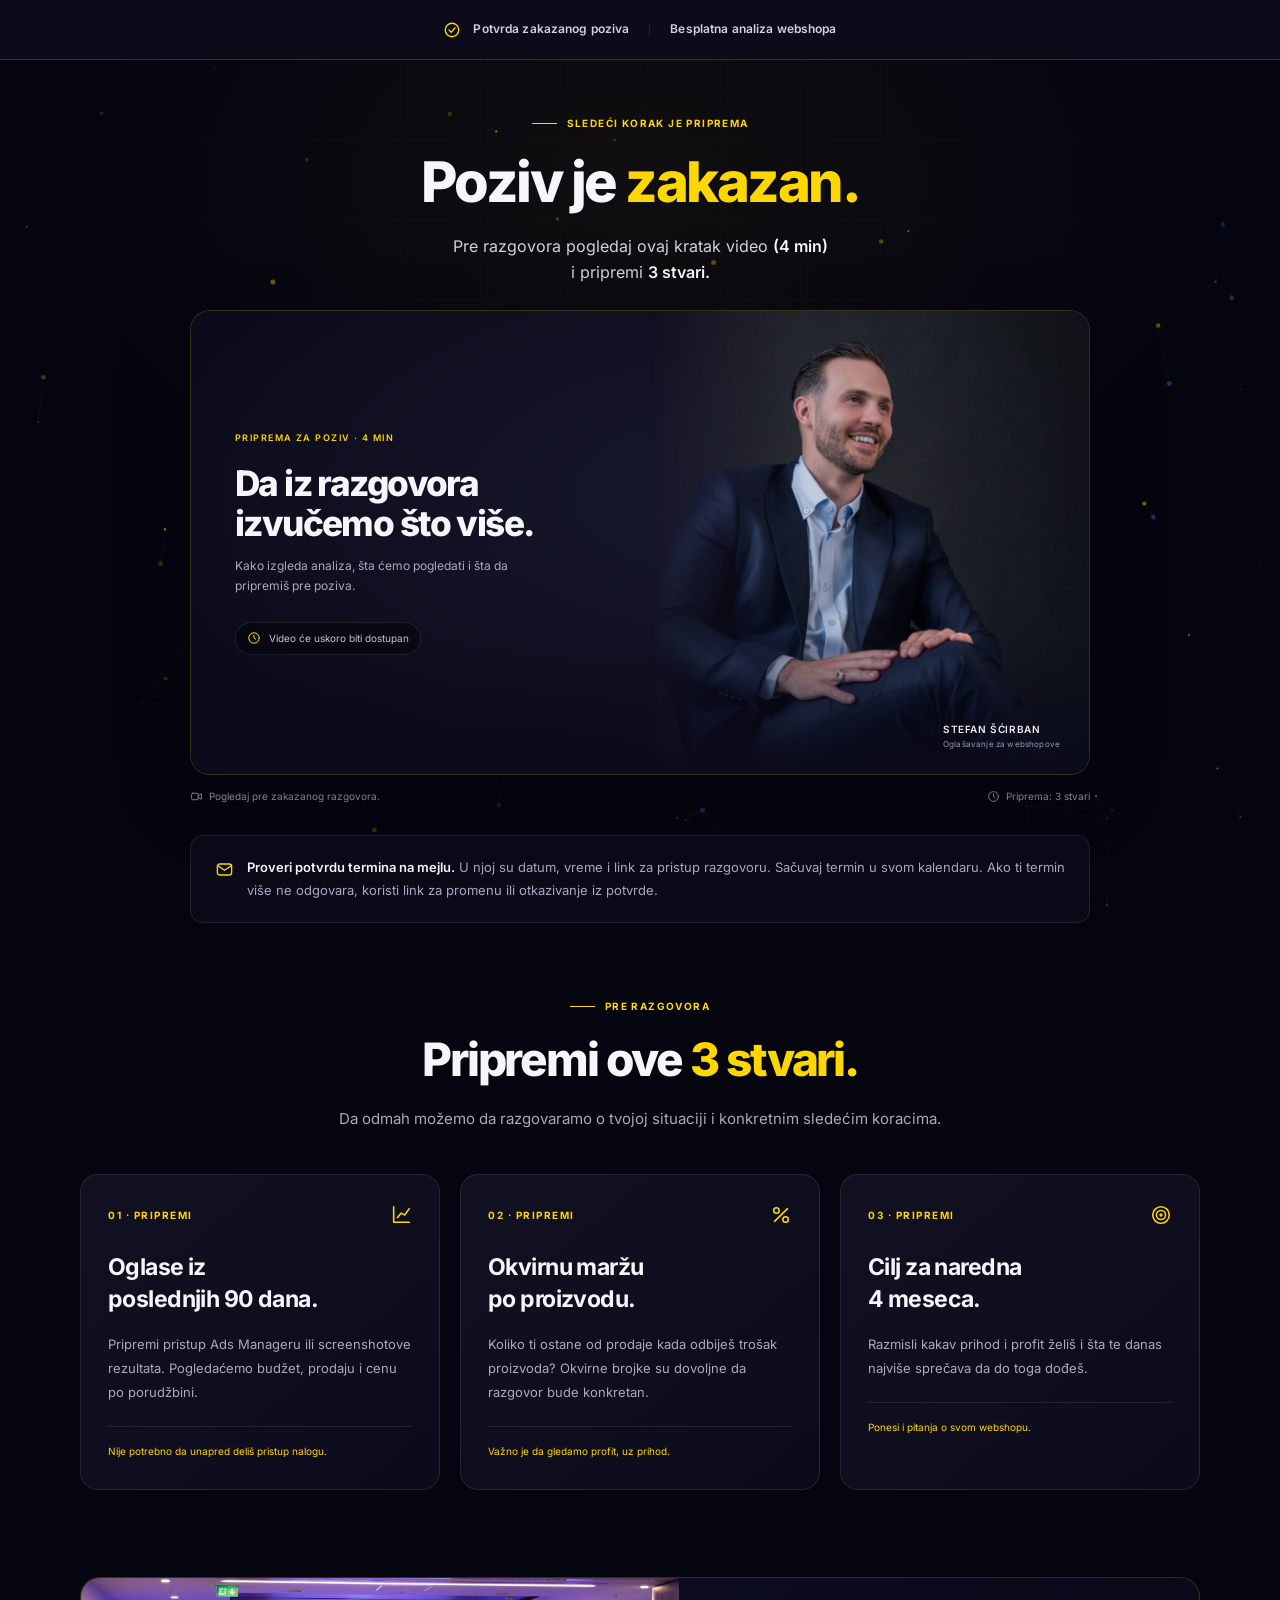
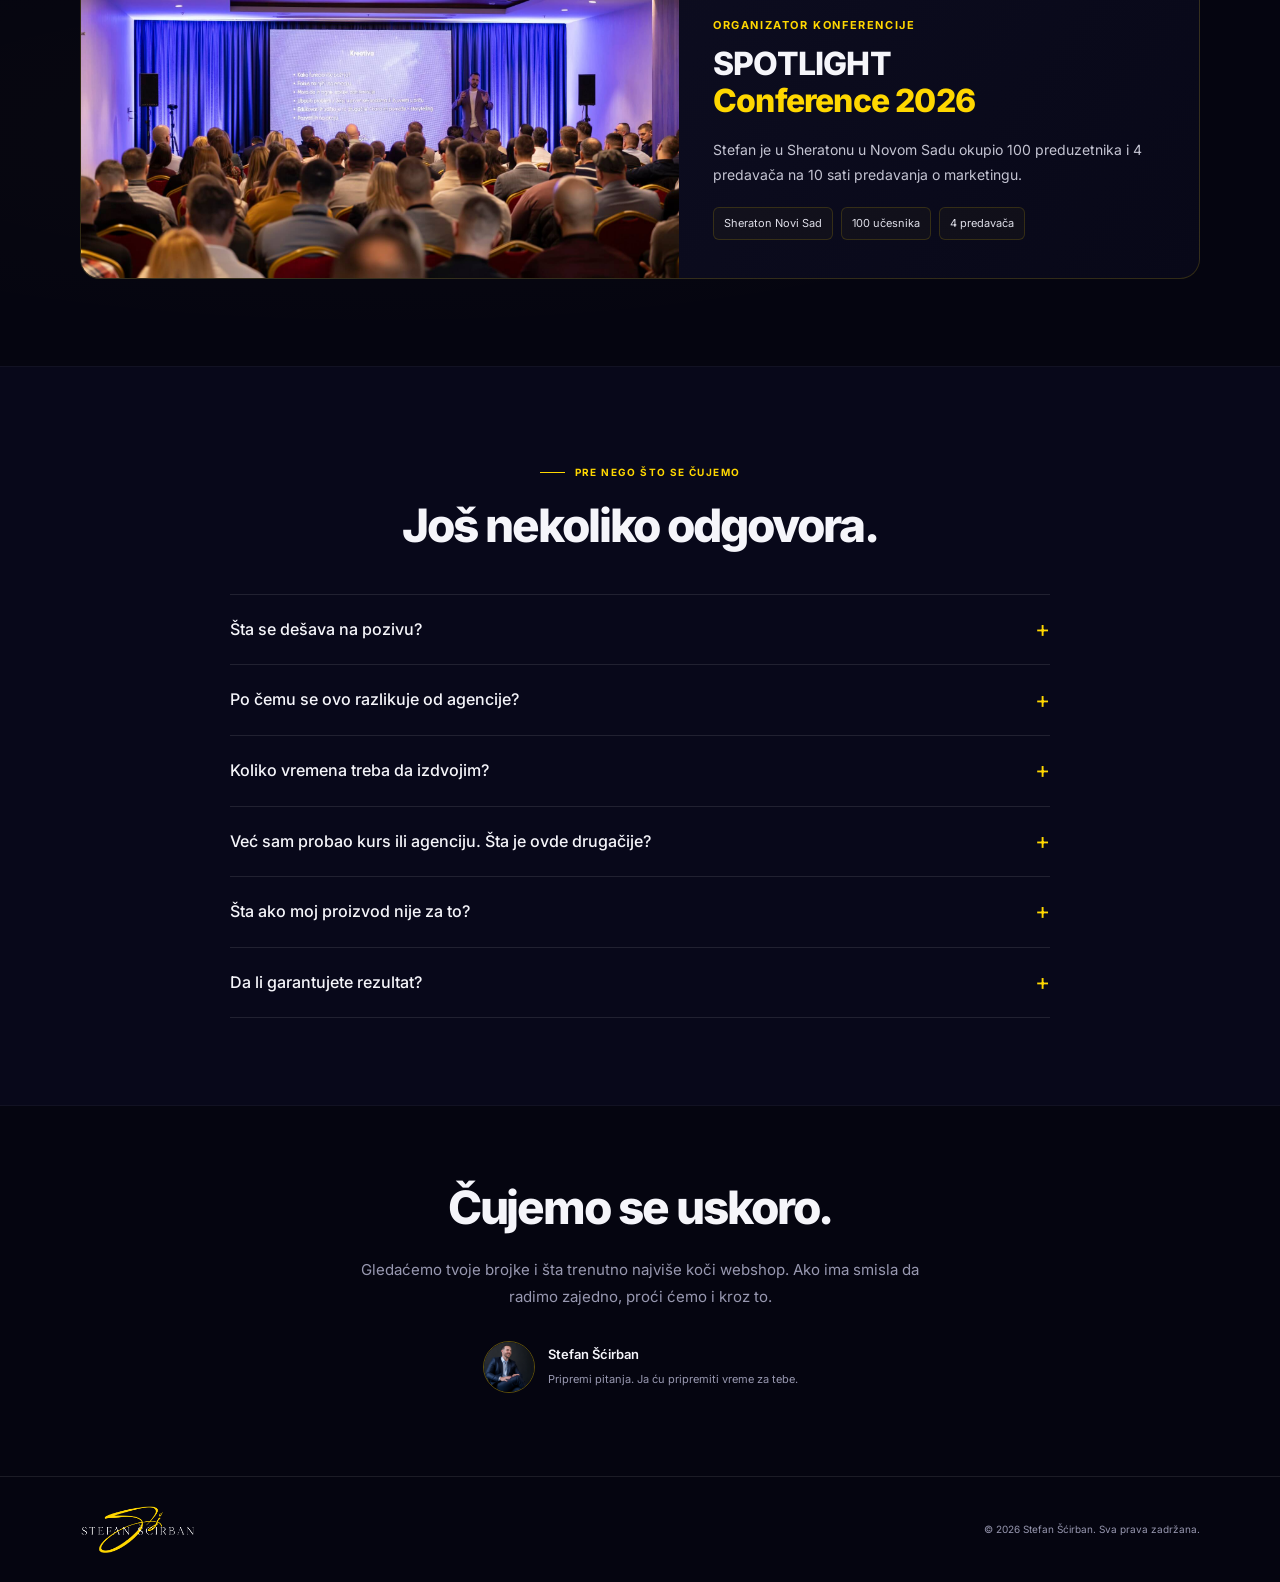
==== ccp/index.html @ c8a47fcd "Stefan Šćirban webinar funnel with AEvent registration Optin, thank-you, replay and call confirmatio" ====
<!doctype html><html lang="sr-Latn"><head><meta charset="UTF-8"><meta name="viewport" content="width=device-width,initial-scale=1"><meta name="theme-color" content="#050510"><meta name="robots" content="noindex,nofollow"><title>Poziv je zakazan | Stefan Šćirban</title><meta name="description" content="Pogledaj pripremni video i pripremi tri stvari za analizu svog webshopa."><link rel="icon" href="/assets/logo.png"><link rel="preload" href="/assets/inter-800.ttf" as="font" type="font/ttf" crossorigin><link rel="stylesheet" href="/funnel.css"><link rel="stylesheet" href="/brand-enhancements.css"><script src="/funnel-config.js" defer></script><script src="/funnel.js" defer></script><script src="/brand-enhancements.js" defer></script></head>
    <body class="funnel-page " data-page="ccp"><svg class="svg-definitions" xmlns="http://www.w3.org/2000/svg" aria-hidden="true"><defs>
<symbol id="i-arrow" viewBox="0 0 24 24"><path d="M4 12h15m-6-6 6 6-6 6"/></symbol>
<symbol id="i-check" viewBox="0 0 24 24"><path d="m5 12 4 4L19 6"/></symbol>
<symbol id="i-check-circle" viewBox="0 0 24 24"><circle cx="12" cy="12" r="9"/><path d="m8 12 3 3 5-6"/></symbol>
<symbol id="i-calendar" viewBox="0 0 24 24"><rect x="3" y="5" width="18" height="16" rx="3"/><path d="M7 3v4m10-4v4M3 11h18m-13 5h2m4 0h2"/></symbol>
<symbol id="i-mail" viewBox="0 0 24 24"><rect x="3" y="5" width="18" height="14" rx="3"/><path d="m3 7 9 6 9-6"/></symbol>
<symbol id="i-clock" viewBox="0 0 24 24"><circle cx="12" cy="12" r="9"/><path d="M12 7v5l3 2"/></symbol>
<symbol id="i-video" viewBox="0 0 24 24"><rect x="3" y="6" width="12" height="12" rx="2"/><path d="m15 10 6-3v10l-6-3"/></symbol>
<symbol id="i-play" viewBox="0 0 24 24"><path d="m7 4 13 8-13 8Z"/></symbol>
<symbol id="i-close" viewBox="0 0 24 24"><path d="m6 6 12 12M6 18 18 6"/></symbol>
<symbol id="i-expand" viewBox="0 0 24 24"><path d="M14 3h7v7m0-7-8 8M10 21H3v-7m0 7 8-8"/></symbol>
<symbol id="i-chart" viewBox="0 0 24 24"><path d="M4 3v17h17M8 15l4-5 4 2 5-7"/></symbol>
<symbol id="i-target" viewBox="0 0 24 24"><circle cx="12" cy="12" r="9"/><circle cx="12" cy="12" r="5"/><circle cx="12" cy="12" r="1"/></symbol>
<symbol id="i-margin" viewBox="0 0 24 24"><circle cx="7" cy="7" r="3"/><circle cx="17" cy="17" r="3"/><path d="m5 19 14-14"/></symbol>
<symbol id="i-info" viewBox="0 0 24 24"><circle cx="12" cy="12" r="9"/><path d="M12 11v6m0-10h.01"/></symbol>
</defs></svg><a class="skip-link" href="#main">Pređi na sadržaj</a><noscript><div class="no-js-note">Za video, upitnik i zakazivanje poziva uključi JavaScript u svom pregledaču.</div></noscript><header class="status-bar"><svg class="icon" aria-hidden="true"><use href="#i-check-circle"></use></svg><span>Potvrda zakazanog poziva</span><span class="bar-divider"></span><span class="status-secondary">Besplatna analiza webshopa</span></header>
<main id="main"><section class="page-hero ccp-hero"><div class="wrap center"><span class="eyebrow">SLEDEĆI KORAK JE PRIPREMA</span><h1 class="page-title">Poziv je <span class="gold" style="display:inline">zakazan.</span></h1><p class="page-intro">Pre razgovora pogledaj ovaj kratak video <strong>(4 min)</strong><br>i pripremi <strong>3 stvari.</strong></p>
  <div class="video-frame" data-main-video="callConfirmation" aria-label="Priprema za poziv">
      <div class="video-placeholder">
        <img src="/assets/stefan-portrait.webp" alt="Stefan Šćirban" width="2048" height="2560" fetchpriority="high">
        <div class="video-copy"><span class="video-overline">PRIPREMA ZA POZIV · 4 MIN</span><h2>Da iz razgovora<br>izvučemo što više.</h2><p>Kako izgleda analiza, šta ćemo pogledati i šta da pripremiš pre poziva.</p>
        <span class="video-unavailable"><svg class="icon" aria-hidden="true"><use href="#i-clock"></use></svg><span data-video-status>Video će uskoro biti dostupan</span></span></div>
        <div class="video-signature">STEFAN ŠĆIRBAN<span>Oglašavanje za webshopove</span></div>
      </div>
    </div>
  <div class="video-caption"><span><svg class="icon" aria-hidden="true"><use href="#i-video"></use></svg>Pogledaj pre zakazanog razgovora.</span><span><svg class="icon" aria-hidden="true"><use href="#i-clock"></use></svg>Priprema: 3 stvari</span></div>
  <div class="appointment-note"><svg class="icon" aria-hidden="true"><use href="#i-mail"></use></svg><p><strong>Proveri potvrdu termina na mejlu.</strong> U njoj su datum, vreme i link za pristup razgovoru. Sačuvaj termin u svom kalendaru. Ako ti termin više ne odgovara, koristi link za promenu ili otkazivanje iz potvrde.</p></div>
</div></section>
<section class="section prep-section"><div class="wrap"><div class="section-heading"><span class="eyebrow">PRE RAZGOVORA</span><h2>Pripremi ove <span class="gold">3 stvari.</span></h2><p>Da odmah možemo da razgovaramo o tvojoj situaciji i konkretnim sledećim koracima.</p></div><div class="prep-grid"><article class="prep-card"><div class="card-top"><span class="card-number">01 · PRIPREMI</span><svg class="icon" aria-hidden="true"><use href="#i-chart"></use></svg></div><h3>Oglase iz poslednjih 90 dana.</h3><p>Pripremi pristup Ads Manageru ili screenshotove rezultata. Pogledaćemo budžet, prodaju i cenu po porudžbini.</p><small>Nije potrebno da unapred deliš pristup nalogu.</small></article><article class="prep-card"><div class="card-top"><span class="card-number">02 · PRIPREMI</span><svg class="icon" aria-hidden="true"><use href="#i-margin"></use></svg></div><h3>Okvirnu maržu po proizvodu.</h3><p>Koliko ti ostane od prodaje kada odbiješ trošak proizvoda? Okvirne brojke su dovoljne da razgovor bude konkretan.</p><small>Važno je da gledamo profit, uz prihod.</small></article><article class="prep-card"><div class="card-top"><span class="card-number">03 · PRIPREMI</span><svg class="icon" aria-hidden="true"><use href="#i-target"></use></svg></div><h3>Cilj za naredna 4 meseca.</h3><p>Razmisli kakav prihod i profit želiš i šta te danas najviše sprečava da do toga dođeš.</p><small>Ponesi i pitanja o svom webshopu.</small></article></div></div></section>
<section class="section credibility-section ccp-credibility" aria-label="Stefan kao predavač i organizator"><div class="wrap"><article class="spotlight-proof"><figure><img src="/assets/credibility/stefan4.jpeg" alt="Stefan predaje na SPOTLIGHT konferenciji u Novom Sadu." width="1920" height="1080" loading="lazy" decoding="async"></figure><div class="spotlight-copy"><span class="evidence-kicker">ORGANIZATOR KONFERENCIJE</span><h3>SPOTLIGHT<br><span class="gold">Conference 2026</span></h3><p>Stefan je u Sheratonu u Novom Sadu okupio 100 preduzetnika i 4 predavača na 10 sati predavanja o marketingu.</p><div class="spotlight-facts"><span>Sheraton Novi Sad</span><span>100 učesnika</span><span>4 predavača</span></div></div></article></div></section><section class="section faq-section"><div class="wrap"><div class="section-heading"><span class="eyebrow">PRE NEGO ŠTO SE ČUJEMO</span><h2>Još nekoliko odgovora.</h2></div><div class="faq-list"><details><summary>Šta se dešava na pozivu?</summary><p>Gledamo tvoje brojke i tražimo gde webshop trenutno gubi najviše novca. Ako vidimo da mogu da ti pomognem, objasniću ti kako bi izgledala saradnja. Ako nema smisla za tvoju situaciju, reći ću ti.</p></details><details><summary>Po čemu se ovo razlikuje od agencije?</summary><p>Radimo na tome da ti i tvoj tim razumete sistem i znate šta menjate, kada i zašto. Sistem ostaje tvoj, a odluke donosite ti i tvoj tim.</p></details><details><summary>Koliko vremena treba da izdvojim?</summary><p>Za program je predviđen oko sat vremena nedeljno na sesiji, uz vreme za primenu dogovorenih koraka. Implementaciju može da radi osoba iz tvog tima — program uključuje dva mesta.</p></details><details><summary>Već sam probao kurs ili agenciju. Šta je ovde drugačije?</summary><p>Ovde svake nedelje radimo na tvom nalogu, sa tvojim brojkama. Gledamo šta se dešava u tvom webshopu i na osnovu toga određujemo sledeće korake.</p></details><details><summary>Šta ako moj proizvod nije za to?</summary><p>Upravo to proveravamo na analizi. Ako procenimo da ovaj pristup nije pravo rešenje za tvoj proizvod i trenutnu situaciju, reći ćemo ti.</p></details><details><summary>Da li garantujete rezultat?</summary><p>Ne obećavamo određeni prihod ili profit. Radimo na postavljanju sistema i pružamo podršku tokom primene; rezultat zavisi i od proizvoda, tržišta i toga kako se dogovoreni koraci sprovode.</p></details></div></div></section>
<section class="closing-section"><div class="wrap narrow"><h2>Čujemo se uskoro.</h2><p>Gledaćemo tvoje brojke i šta trenutno najviše koči webshop. Ako ima smisla da radimo zajedno, proći ćemo i kroz to.</p><div class="ccp-signoff"><img class="host-avatar" src="/assets/stefan-portrait.webp" alt="" width="52" height="52" loading="lazy"><div><strong>Stefan Šćirban</strong><span>Pripremi pitanja. Ja ću pripremiti vreme za tebe.</span></div></div></div></section></main><footer class="site-footer"><div class="wrap footer-inner"><img src="/assets/logo.png" alt="Stefan Šćirban" width="115" height="49" loading="lazy"><span>© 2026 Stefan Šćirban. Sva prava zadržana.</span><a data-privacy hidden>Privatnost podataka</a></div></footer><dialog class="media-dialog" id="testimonial-dialog" aria-labelledby="media-heading"><button class="dialog-close" type="button" data-close aria-label="Zatvori video"><svg class="icon" aria-hidden="true"><use href="#i-close"></use></svg></button><h2 class="media-title" id="media-heading">Iskustvo polaznika</h2><div class="media-content"></div></dialog>
    <dialog class="image-dialog" id="message-dialog" aria-label="Poruka polaznika u punoj veličini"><button class="dialog-close" type="button" data-close aria-label="Zatvori poruku"><svg class="icon" aria-hidden="true"><use href="#i-close"></use></svg></button><img src="/assets/testimonials/test-1.jpeg" alt=""><p>Originalna poruka sa Stefanove stranice.</p></dialog><dialog class="proof-lightbox" id="proof-lightbox" aria-label="Originalni prikaz u punoj veličini"><button class="proof-lightbox-close" type="button" data-proof-close aria-label="Zatvori uvećani prikaz">×</button><img alt=""><p></p></dialog></body></html>
---- funnel.css ----
@font-face{font-family:Inter;src:url('/assets/inter-400.ttf') format('truetype');font-weight:400;font-display:swap}
@font-face{font-family:Inter;src:url('/assets/inter-500.ttf') format('truetype');font-weight:500;font-display:swap}
@font-face{font-family:Inter;src:url('/assets/inter-600.ttf') format('truetype');font-weight:600;font-display:swap}
@font-face{font-family:Inter;src:url('/assets/inter-700.ttf') format('truetype');font-weight:700;font-display:swap}
@font-face{font-family:Inter;src:url('/assets/inter-800.ttf') format('truetype');font-weight:800;font-display:swap}
:root{--bg:#050510;--section:#08081a;--card:#0f0f24;--gold:#ffd700;--gold-light:#ffe44d;--white:#f5f5fa;--body:#d2d2db;--muted:#9898b0;--line:rgba(255,255,255,.09);--gold-line:rgba(255,215,0,.19);font-family:Inter,Arial,sans-serif;font-synthesis:none;color-scheme:dark}
*,*::before,*::after{box-sizing:border-box}html{scroll-behavior:smooth;scroll-padding-top:100px}body{margin:0;background:var(--bg);color:var(--body);font-size:16px;line-height:1.7;-webkit-font-smoothing:antialiased}body.modal-open{overflow:hidden}button,input,select,textarea{font:inherit}button,a{-webkit-tap-highlight-color:transparent;touch-action:manipulation}button{cursor:pointer}a{color:inherit;text-decoration:none}img{display:block;max-width:100%;height:auto}h1,h2,h3,p,figure{margin:0}h1,h2,h3{color:var(--white);text-wrap:balance}h1,h2{font-weight:800;letter-spacing:-.045em;line-height:1.13}h3{font-weight:700;letter-spacing:-.025em;line-height:1.4}h2{font-size:clamp(32px,3.8vw,46px)}strong{color:var(--white);font-weight:600}button:focus-visible,a:focus-visible,input:focus-visible,select:focus-visible,textarea:focus-visible,summary:focus-visible{outline:3px solid var(--gold);outline-offset:4px}::selection{background:var(--gold);color:var(--bg)}[hidden]{display:none!important}.svg-definitions{position:absolute;width:0;height:0;overflow:hidden}.icon{width:22px;height:22px;fill:none;stroke:currentColor;stroke-width:1.7;stroke-linecap:round;stroke-linejoin:round;flex:none}.wrap{width:min(1120px,calc(100% - 64px));margin-inline:auto}.narrow{max-width:860px}.center{text-align:center}.gold{color:var(--gold)}.muted{color:var(--muted)}.skip-link{position:fixed;top:10px;left:10px;z-index:100;padding:12px 20px;background:var(--gold);color:var(--bg);transform:translateY(-180%)}.skip-link:focus{transform:none}
.status-bar{min-height:60px;padding:14px 24px;display:flex;align-items:center;justify-content:center;gap:12px;border-bottom:1px solid var(--gold-line);background:#0b0b19;font-size:12px;font-weight:600;letter-spacing:.01em}.status-bar>.icon{color:var(--gold);width:18px;height:18px}.status-bar strong{color:var(--gold)}.bar-divider{height:14px;width:1px;background:var(--line);margin-inline:8px}.replay-status{position:sticky;z-index:10;top:0;flex-wrap:wrap;gap:12px 20px}.replay-time{font-variant-numeric:tabular-nums;color:var(--gold);word-spacing:3px}.page-hero{padding:45px 0 0;position:relative;isolation:isolate;background:radial-gradient(ellipse 58% 56% at 50% 14%,rgba(255,215,0,.045),transparent 80%)}.page-hero:before{content:"";position:absolute;z-index:-1;inset:0 0 30%;background-image:linear-gradient(rgba(255,255,255,.018) 1px,transparent 1px),linear-gradient(90deg,rgba(255,255,255,.018) 1px,transparent 1px);background-size:80px 80px;mask-image:radial-gradient(ellipse at 50% 0,#000,transparent 75%)}.page-title{font-size:clamp(38px,4.5vw,56px);max-width:1000px;margin:auto}.page-title>span{display:block}.page-intro{font-size:16px;line-height:1.6;margin:20px auto 25px;max-width:710px}.page-intro strong{font-weight:600}.eyebrow{display:inline-flex;align-items:center;gap:10px;color:var(--gold);font-size:10px;font-weight:700;letter-spacing:.14em;margin-bottom:19px}.eyebrow:before{content:"";width:25px;height:1px;background:var(--gold)}.steps-line{display:flex;align-items:center;justify-content:center;gap:14px;color:var(--muted);font-size:10px;margin-bottom:25px}.steps-line i{font-style:normal;width:19px;height:19px;display:inline-grid;place-items:center;border:1px solid var(--line);border-radius:50%;font-size:9px;margin-right:5px}.steps-line .done{color:var(--gold)}.steps-line .done i{border-color:var(--gold-line);background:rgba(255,215,0,.07)}.steps-line b{width:35px;height:1px;background:var(--line)}
.button{display:inline-flex;align-items:center;justify-content:center;gap:20px;min-height:56px;padding:17px 29px;border:1px solid transparent;border-radius:999px;background:linear-gradient(125deg,#ffd700,#f0c000);color:#101014;font-weight:800;font-size:15px;line-height:1.35;text-align:center;box-shadow:0 3px 0 rgba(93,71,0,.7);transition:transform .2s,box-shadow .2s}.button:hover{transform:translateY(-2px);box-shadow:0 5px 0 rgba(93,71,0,.6),0 8px 32px rgba(255,215,0,.1)}.button:active{transform:translateY(1px)}.button:disabled{opacity:.6;cursor:wait;transform:none}.button .icon{width:20px;height:20px;stroke-width:2}.button-secondary{background:transparent;color:var(--white);border:1px solid rgba(255,255,255,.18);box-shadow:none}.button-secondary:hover{box-shadow:none;border-color:var(--gold)}.text-link{display:inline-flex;align-items:center;gap:8px;color:var(--gold);font-size:13px;font-weight:600;text-decoration:underline;text-underline-offset:4px;background:none;border:0;padding:10px 0}.text-link .icon{width:16px;height:16px}.action-note{font-size:11px;color:var(--muted);margin-top:13px}.hero-action{margin-top:24px}.hero-action>.button{min-width:280px}
.video-frame{max-width:900px;margin:0 auto;border:1px solid rgba(255,215,0,.18);border-radius:20px;overflow:hidden;background:#0b0b1b;box-shadow:0 24px 70px rgba(0,0,0,.32);position:relative;aspect-ratio:16/8.25;text-align:left}.video-placeholder{position:absolute;inset:0;display:flex;align-items:center;padding:36px 44px;overflow:hidden;background:radial-gradient(ellipse at 60% 40%,#18182c,transparent 80%),#0b0b1b}.video-placeholder>img{position:absolute;right:0;bottom:-27%;height:145%;width:49%;object-fit:cover;object-position:50% 15%;opacity:.85;mask-image:linear-gradient(90deg,transparent,#000 35%)}.video-placeholder:after{content:"";position:absolute;inset:70% 0 0;background:linear-gradient(transparent,#0b0b1b)}.video-copy{z-index:1;max-width:58%;position:relative}.video-overline{display:block;font-size:9px;font-weight:600;letter-spacing:.16em;color:var(--gold);margin-bottom:19px}.video-copy h2{font-size:clamp(24px,2.75vw,36px);max-width:430px}.video-copy>p{margin-top:12px;font-size:12px;line-height:1.7;color:#aaaabd;max-width:290px}.video-unavailable{display:inline-flex;align-items:center;gap:8px;margin-top:25px;font-size:10px;color:#c4c4d2;border:1px solid var(--line);padding:7px 11px;border-radius:100px;background:rgba(5,5,16,.6)}.video-unavailable .icon{width:14px;height:14px;color:var(--gold)}.video-signature{position:absolute;z-index:2;right:29px;bottom:22px;font-size:10px;letter-spacing:.06em;font-weight:600;color:#eee}.video-signature span{display:block;font-size:8px;color:var(--muted);font-weight:400;letter-spacing:.02em}.video-frame iframe,.video-frame>video{border:0;position:absolute;inset:0;width:100%;height:100%;background:#000}.video-frame.has-video{aspect-ratio:16/9}.video-caption{max-width:900px;margin:13px auto 0;display:flex;align-items:center;justify-content:space-between;gap:15px;color:var(--muted);font-size:10px}.video-caption span{display:flex;align-items:center;gap:6px}.video-caption .icon{width:13px;height:13px}.caption-link{color:var(--gold);text-decoration:underline;text-underline-offset:3px}.media-error{position:absolute;inset:0;padding:25px;display:grid;place-content:center;text-align:center;background:#0b0b1b}.media-error p{font-size:14px;margin-bottom:10px}.media-error a{color:var(--gold);text-decoration:underline}
.next-steps{padding:59px 0 88px}.two-cards{display:grid;grid-template-columns:1fr 1fr;gap:20px}.step-card{padding:28px 30px;border:1px solid var(--line);border-radius:18px;background:linear-gradient(135deg,#101022,#0b0b19);position:relative}.card-top{display:flex;justify-content:space-between;align-items:center;margin-bottom:18px}.card-number{font-size:10px;font-weight:700;color:var(--gold);letter-spacing:.15em}.card-top .icon{color:var(--gold)}.step-card h3{font-size:21px;margin-bottom:12px}.step-card p{font-size:13px;line-height:1.8;color:#a9a9bf}.event-date{display:flex;flex-wrap:wrap;align-items:baseline;gap:10px;margin:16px 0 19px;line-height:1.2}.event-date strong{font-size:25px;letter-spacing:-.04em}.event-date span{font-size:11px;color:var(--muted)}.calendar-links{display:flex;gap:8px;flex-wrap:wrap;margin-top:21px}.calendar-links a{border:1px solid rgba(255,255,255,.15);border-radius:8px;padding:9px 13px;font-size:11px;color:var(--white);font-weight:500}.calendar-links a:hover{border-color:var(--gold);color:var(--gold)}.mail-note{font-size:11px;margin-top:20px;border-top:1px solid var(--line);padding-top:16px;color:var(--muted)}.calendar-status{font-size:11px;color:var(--gold);margin-top:12px;min-height:0}
.section{padding:87px 0}.section-heading{max-width:800px;margin:0 auto 42px;text-align:center}.section-heading>p{max-width:650px;margin:19px auto 0;font-size:15px;line-height:1.8;color:#a9a9bd}.booking-section{border-block:1px solid rgba(255,255,255,.055);background:var(--section);position:relative}.booking-grid{display:grid;grid-template-columns:1.05fr 1fr;gap:59px;align-items:center}.booking-copy h2{max-width:510px}.booking-copy>p{font-size:15px;line-height:1.8;margin-top:23px;color:#b3b3c7;max-width:510px}.analysis-list{list-style:none;margin:27px 0 0;padding:0;display:grid;gap:17px}.analysis-list li{display:flex;gap:12px;font-size:13px;line-height:1.75;align-items:flex-start}.analysis-list .icon{width:18px;height:18px;margin-top:3px;color:var(--gold)}.analysis-list strong{font-weight:600}.booking-card{border:1px solid var(--gold-line);border-radius:22px;background:radial-gradient(ellipse at 90% 0,rgba(255,215,0,.07),transparent 60%),#101021;padding:33px 35px}.host-row{display:flex;align-items:center;gap:13px;margin-bottom:28px}.host-avatar{width:52px;height:52px;border-radius:50%;object-fit:cover;object-position:50% 8%;border:1px solid rgba(255,215,0,.35)}.host-row strong{font-size:14px;display:block}.host-row span{font-size:10px;color:var(--muted);display:block}.booking-card h3{font-size:27px;max-width:360px;letter-spacing:-.04em}.booking-meta{display:flex;gap:22px;margin:17px 0 23px;font-size:11px;color:#b9b9ca}.booking-meta span{display:flex;align-items:center;gap:7px}.booking-meta .icon{width:15px;height:15px;color:var(--gold)}.fit-note{padding:18px 0;border-top:1px solid var(--line);border-bottom:1px solid var(--line);font-size:12px;line-height:1.8;color:#a6a6bd}.fit-note strong{color:var(--white)}.booking-card .button{width:100%;margin-top:25px;gap:14px}.booking-card .action-note{text-align:center;font-size:10px}.booking-path{display:flex;justify-content:center;align-items:center;gap:7px;margin-top:22px;font-size:9px;color:var(--muted)}.booking-path .icon{width:11px;height:11px;color:#64647b}
.proof-section{background:radial-gradient(ellipse at 50% 35%,rgba(34,34,68,.16),transparent 65%)}.proof-grid{display:grid;grid-template-columns:1.05fr 1fr;gap:23px;align-items:start}.testimonial-videos{display:grid;grid-template-columns:1fr 1fr;gap:15px}.testimonial-video{background:#101020;border:1px solid var(--line);border-radius:17px;overflow:hidden}.testimonial-trigger{display:block;width:100%;border:0;padding:0;position:relative;overflow:hidden;background:#131321;aspect-ratio:3/4.1;text-align:left}.testimonial-trigger img{height:100%;width:100%;object-fit:cover;transition:transform .5s}.testimonial-trigger:hover img{transform:scale(1.035)}.testimonial-trigger:after{content:"";position:absolute;inset:45% 0 0;background:linear-gradient(transparent,rgba(0,0,0,.75))}.play-circle{position:absolute;z-index:1;left:50%;top:50%;transform:translate(-50%,-50%);width:58px;height:58px;border-radius:50%;display:grid;place-items:center;background:var(--gold);box-shadow:0 0 0 7px rgba(255,215,0,.16);color:#111}.play-circle .icon{width:22px;height:22px;fill:currentColor;stroke:none;margin-left:3px}.watch-label{position:absolute;bottom:18px;left:18px;z-index:1;font-size:10px;font-weight:600;color:#fff;display:flex;align-items:center;gap:7px}.watch-label .icon{width:14px;height:14px}.testimonial-video figcaption{padding:17px 19px;line-height:1.5}.testimonial-video figcaption strong{font-size:15px;display:block}.testimonial-video figcaption span{font-size:10px;color:var(--muted)}.message-wall{display:grid;gap:13px}.message-proof{border:1px solid var(--line);border-radius:14px;background:#090911;padding:10px;overflow:hidden}.message-proof button{display:block;padding:0;border:0;width:100%;background:#000;text-align:left;border-radius:7px;overflow:hidden}.message-proof img{width:100%}.message-proof figcaption{display:flex;justify-content:space-between;align-items:center;padding:8px 3px 0;color:var(--muted);font-size:9px}.message-proof figcaption .icon{height:12px;width:12px}.proof-disclaimer{font-size:11px;max-width:680px;text-align:center;color:var(--muted);margin:25px auto 0}.proof-cta{text-align:center;margin-top:34px}
.faq-section{background:var(--section);border-block:1px solid rgba(255,255,255,.04)}.faq-list{max-width:820px;margin:auto}.faq-list details{border-bottom:1px solid rgba(255,255,255,.1);padding:22px 0}.faq-list details:first-child{border-top:1px solid rgba(255,255,255,.1)}.faq-list summary{list-style:none;cursor:pointer;display:flex;justify-content:space-between;align-items:center;gap:24px;font-size:16px;line-height:1.6;color:var(--white);font-weight:500}.faq-list summary::-webkit-details-marker{display:none}.faq-list summary:after{content:"+";font-weight:400;font-size:23px;color:var(--gold);line-height:1;flex:none}.faq-list details[open] summary:after{content:"−"}.faq-list details p{font-size:14px;line-height:1.85;color:#a9a9bd;max-width:730px;padding-top:13px}.closing-section{padding:76px 0 83px;text-align:center}.closing-section h2{max-width:730px;margin:auto}.closing-section>div>p{font-size:15px;line-height:1.8;color:var(--muted);max-width:610px;margin:22px auto 28px}.closing-section .action-note{font-size:11px}.site-footer{border-top:1px solid var(--line)}.footer-inner{display:flex;justify-content:space-between;align-items:center;gap:22px;padding-block:28px}.footer-inner img{width:115px}.footer-inner span,.footer-inner a{font-size:10px;color:var(--muted)}.footer-inner a{text-decoration:underline}.funnel-sticky{display:none}
.prep-section{padding-top:65px}.prep-grid{display:grid;grid-template-columns:repeat(3,1fr);gap:20px}.prep-card{border:1px solid var(--line);border-radius:18px;padding:29px 27px;background:linear-gradient(140deg,#111122,#0b0b1b)}.prep-card .card-top{margin-bottom:25px}.prep-card h3{font-size:23px;max-width:270px}.prep-card>p{font-size:13px;line-height:1.85;margin-top:16px;color:#aaaabd}.prep-card small{display:block;font-size:10px;margin-top:22px;padding-top:16px;border-top:1px solid var(--line);color:var(--gold)}.appointment-note{max-width:900px;margin:30px auto 0;padding:20px 24px;border:1px solid var(--line);border-radius:13px;display:flex;align-items:flex-start;gap:13px;background:#0a0a19;text-align:left}.appointment-note>.icon{margin-top:4px;color:var(--gold);width:19px;height:19px}.appointment-note p{font-size:13px;color:#a9a9bd;line-height:1.8}.ccp-signoff{display:flex;justify-content:center;gap:13px;align-items:center;margin-top:31px}.ccp-signoff>div{text-align:left;line-height:1.6}.ccp-signoff strong{font-size:13px;display:block}.ccp-signoff span{font-size:11px;color:var(--muted)}.replay-hero .page-title{font-size:clamp(33px,3.6vw,47px);max-width:1020px}.replay-hero .page-intro{margin-top:16px;margin-bottom:23px;font-size:14px}.replay-hero{padding-top:34px;padding-bottom:65px}.replay-hero .eyebrow{margin-bottom:13px}.replay-hero .video-frame{max-width:860px}.replay-hero .video-caption{max-width:860px}.replay-expiry{margin-top:14px;font-size:11px;color:var(--muted)}.replay-expiry strong{color:var(--gold)}
dialog{color:var(--body);border:1px solid rgba(255,215,0,.2);border-radius:22px;background:#0d0d20;padding:0;max-width:calc(100% - 28px);max-height:calc(100dvh - 28px);box-shadow:0 30px 100px rgba(0,0,0,.6)}dialog::backdrop{background:rgba(2,2,9,.85);backdrop-filter:blur(8px)}.dialog-close{position:absolute;z-index:5;top:15px;right:15px;display:grid;place-items:center;width:34px;height:34px;border:1px solid rgba(255,255,255,.16);border-radius:50%;color:var(--muted);background:#111123}.dialog-close:hover{color:var(--white);border-color:var(--gold)}.dialog-close .icon{width:17px;height:17px}.qualification-dialog{width:650px}.qual-shell{padding:37px 36px 30px}.qual-eyebrow{font-size:9px;font-weight:700;letter-spacing:.12em;color:var(--gold);padding-right:30px}.qual-progress{height:3px;background:#232337;border-radius:3px;margin:15px 0 24px;overflow:hidden}.qual-progress span{display:block;width:33.333%;height:100%;background:var(--gold);transition:width .2s}.qual-shell h2{font-size:30px;letter-spacing:-.04em;max-width:480px;line-height:1.2}.qual-intro{font-size:12px;color:var(--muted);line-height:1.8;margin:13px 0 23px}.qual-step{margin:0;padding:0;border:0;min-width:0}.qual-step>legend{font-size:14px;font-weight:600;color:var(--white);margin-bottom:15px}.field{display:block;font-size:12px;font-weight:500;color:#dedee8;margin-top:17px}.field:first-child{margin-top:0}.field>span{display:block;margin-bottom:8px}.field input,.field select,.field textarea{width:100%;border:1px solid rgba(255,255,255,.16);border-radius:9px;background:#080815;color:var(--white);padding:13px 14px;font-size:14px;line-height:1.5;min-height:48px}.field textarea{resize:vertical;min-height:84px}.field small{display:block;font-size:10px;font-weight:400;color:var(--muted);margin-top:6px}.radio-group{border:0;padding:0;margin:20px 0}.radio-group>legend{font-size:12px;color:#dedee8;font-weight:600;line-height:1.8;margin-bottom:11px}.choice{display:flex;align-items:center;gap:11px;border:1px solid rgba(255,255,255,.12);border-radius:9px;padding:11px 13px;font-size:12px;color:#c2c2d2;margin:8px 0;cursor:pointer;line-height:1.6}.choice:has(input:checked){border-color:var(--gold);background:rgba(255,215,0,.04);color:var(--white)}.choice input{appearance:auto;accent-color:var(--gold);width:16px;height:16px;margin:0;flex:none}.form-actions{display:flex;align-items:center;gap:12px;margin-top:25px}.form-actions .button{flex:1;font-size:13px;min-height:50px;padding:13px 20px}.back-button{background:none;border:0;padding:10px;color:var(--muted);font-size:12px}.form-note{font-size:10px;line-height:1.8;color:var(--muted);margin-top:17px}.form-error{font-size:12px;color:#ffb4a8;line-height:1.7;margin-top:12px}.qual-result{padding-top:10px;text-align:center}.result-icon{display:grid;place-items:center;width:61px;height:61px;border:1px solid var(--gold-line);background:rgba(255,215,0,.04);border-radius:50%;margin:0 auto 23px;color:var(--gold)}.qual-result h2{margin:auto;max-width:450px}.qual-result p{font-size:13px;color:#b5b5c7;line-height:1.9;margin:18px auto 22px;max-width:455px}.qual-result .button{width:100%;font-size:13px}.qual-result small{display:block;font-size:10px;color:var(--muted);line-height:1.8;margin-top:18px}.calendar-panel{padding-top:8px}.calendar-panel h2{font-size:27px}.calendar-panel>p{font-size:12px;color:var(--muted);margin:12px 0 20px}.calendar-embed{min-width:280px;height:700px;background:#fff;border-radius:13px;overflow:hidden}.calendar-panel .text-link{font-size:11px}.calendar-note{font-size:11px;color:var(--muted)}.media-dialog{width:900px;background:#080813}.media-dialog .media-title{padding:22px 64px 20px 25px;font-size:15px;color:#e8e8f2}.media-dialog .media-content{aspect-ratio:16/10;background:#000;position:relative}.media-dialog iframe{border:0;position:absolute;inset:0;width:100%;height:100%}.image-dialog{width:960px;padding:53px 15px 17px}.image-dialog img{max-height:calc(100dvh - 120px);object-fit:contain;width:100%}.image-dialog p{font-size:11px;text-align:center;margin-top:12px;color:var(--muted)}.no-js-note{display:block;text-align:center;padding:16px;background:#242010;color:#fff;font-size:13px}
@media(min-width:801px) and (max-height:800px){.page-hero{padding-top:29px}.page-title{font-size:49px}.page-intro{margin-block:15px 20px}.steps-line{margin-bottom:17px}.video-frame{max-width:800px}.video-caption{max-width:800px}.replay-hero .video-frame{max-width:760px}.replay-hero .video-caption{max-width:760px}.replay-hero .page-title{font-size:41px}.replay-hero .hero-action{margin-top:18px}.replay-hero .page-intro{margin-bottom:17px}.replay-hero .button{min-height:52px;padding-block:14px}}
@media(max-width:1000px){.booking-grid{gap:35px}.booking-card{padding:29px}.proof-grid{gap:20px;grid-template-columns:1fr 1fr}.testimonial-videos{gap:12px}.prep-card{padding:25px 21px}.video-placeholder{padding:30px 35px}}
@media(max-width:800px){html{scroll-padding-top:80px;scroll-padding-bottom:115px}body.has-sticky{padding-bottom:calc(90px + env(safe-area-inset-bottom))}.wrap{width:calc(100% - 38px)}.status-bar{padding:12px 18px;min-height:52px;font-size:10px;gap:9px}.status-bar>.icon{height:16px;width:16px}.bar-divider{margin-inline:3px}.status-secondary{font-size:9px}.page-hero{padding-top:31px}.page-title{font-size:clamp(32px,7.5vw,47px);line-height:1.16}.page-intro{font-size:13px;margin:16px auto 22px;max-width:550px}.steps-line{gap:8px;font-size:8px;margin-bottom:22px}.steps-line i{font-size:8px;width:17px;height:17px;margin-right:3px}.steps-line b{width:17px}.video-frame{border-radius:15px}.video-placeholder{padding:24px 26px}.video-overline{font-size:7px;margin-bottom:12px}.video-copy h2{font-size:clamp(20px,4.8vw,32px)}.video-copy>p{font-size:10px;margin-top:9px}.video-unavailable{font-size:8px;margin-top:18px;padding:6px 8px;gap:6px}.video-unavailable .icon{width:11px;height:11px}.video-signature{font-size:8px;right:19px;bottom:15px}.video-signature span{font-size:7px}.video-caption{font-size:8px;gap:8px;margin-top:11px}.video-caption .icon{width:11px;height:11px}.next-steps{padding:36px 0 60px}.step-card{padding:25px}.two-cards{gap:15px}.step-card h3{font-size:19px}.step-card p{font-size:12px}.event-date strong{font-size:22px}.event-date span{font-size:9px}.calendar-links{gap:6px}.calendar-links a{font-size:10px;padding:8px 10px}.section{padding:64px 0}.section-heading{margin-bottom:31px}.section-heading>p{font-size:13px;line-height:1.85;margin-top:16px}.eyebrow{font-size:8px;margin-bottom:17px}h2{font-size:34px;line-height:1.18}.booking-grid{grid-template-columns:1fr;gap:30px;max-width:600px}.booking-copy{text-align:center}.booking-copy h2,.booking-copy>p{margin-inline:auto}.booking-copy>p{font-size:13px;margin-top:19px}.analysis-list{text-align:left;max-width:500px;margin-inline:auto;gap:15px;margin-top:23px}.analysis-list li{font-size:12px}.booking-card{padding:29px}.host-row{margin-bottom:22px}.booking-card h3{font-size:27px}.booking-meta{margin-block:15px 20px}.proof-grid{grid-template-columns:1fr;max-width:600px;margin:auto;gap:22px}.testimonial-videos{gap:15px}.testimonial-trigger{aspect-ratio:3/3.7}.message-wall{grid-template-columns:1fr;gap:13px}.message-proof{padding:10px}.proof-disclaimer{font-size:10px;margin-top:21px}.proof-cta{margin-top:26px}.faq-list summary{font-size:14px;gap:20px}.faq-list details{padding:19px 0}.faq-list details p{font-size:12px}.closing-section{padding:61px 0}.closing-section>div>p{font-size:13px}.footer-inner{padding:25px 0;gap:20px}.footer-inner img{width:100px}.footer-inner span,.footer-inner a{font-size:8px}.funnel-sticky{display:flex;position:fixed;z-index:15;bottom:0;inset-inline:0;gap:7px;flex-direction:column;padding:10px 19px calc(12px + env(safe-area-inset-bottom));background:rgba(5,5,16,.97);border-top:1px solid var(--gold-line);backdrop-filter:blur(16px);box-shadow:0 -8px 35px rgba(0,0,0,.25)}.funnel-sticky .button{width:min(100%,600px);align-self:center;min-height:48px;font-size:13px;padding:12px 23px;justify-content:space-between;box-shadow:none}.sticky-caption{display:flex;justify-content:center;gap:10px;font-size:9px;color:var(--muted);line-height:1.4}.sticky-caption strong{color:var(--gold);font-variant-numeric:tabular-nums}body.modal-open .funnel-sticky{visibility:hidden}.prep-section{padding-top:47px}.prep-grid{grid-template-columns:1fr;gap:15px;max-width:600px;margin:auto}.prep-card{padding:27px}.prep-card .card-top{margin-bottom:19px}.prep-card h3{font-size:24px;max-width:390px}.prep-card>p{font-size:13px;margin-top:13px}.prep-card small{margin-top:18px}.appointment-note{margin-top:23px;padding:18px;gap:10px}.appointment-note p{font-size:11px}.replay-hero{padding-bottom:49px}.replay-hero .page-title{font-size:clamp(31px,6.5vw,43px)}.replay-hero .page-intro{font-size:12px}.replay-status{gap:5px 10px;font-size:10px}.replay-status .bar-divider{display:none}.replay-time{font-size:10px}.qual-shell{padding:33px 26px 25px}.qual-shell h2{font-size:28px}.qual-intro{font-size:12px}.field input,.field select,.field textarea{font-size:16px}.calendar-embed{min-width:0}.media-dialog .media-content{aspect-ratio:3/4;max-height:75dvh}.media-dialog .media-title{font-size:13px;padding-left:20px}.image-dialog{padding-inline:8px}.image-dialog p{font-size:9px}.hero-action .button{min-width:0;width:100%;max-width:440px}.action-note{font-size:10px}}
@media(max-width:540px){.status-bar:not(.replay-status){flex-wrap:wrap;gap:7px}.status-secondary{font-size:9px}.page-title{font-size:34px}.two-cards{grid-template-columns:1fr}.video-frame{aspect-ratio:1.54}.video-placeholder{padding:22px}.video-placeholder>img{width:56%;bottom:-9%;height:120%;right:-3%}.video-copy{max-width:62%}.video-copy h2{font-size:23px;line-height:1.17}.video-copy>p{font-size:9px;max-width:155px;line-height:1.6}.video-overline{font-size:6px;letter-spacing:.12em;margin-bottom:13px}.video-unavailable{font-size:7px;margin-top:17px;max-width:190px;line-height:1.5}.video-signature{right:14px;bottom:14px;font-size:7px}.video-signature span{font-size:6px}.video-caption{align-items:flex-start;line-height:1.6}.video-caption>span:first-child{max-width:65%}.step-card{padding:26px}.card-top{margin-bottom:16px}.event-date{margin:17px 0}.event-date strong{font-size:25px}.event-date span{font-size:10px}.calendar-links a{font-size:11px;padding:9px 13px}.step-card p{font-size:13px}.step-card h3{font-size:23px}.section-heading h2,.booking-copy h2{font-size:32px}.booking-card{padding:27px 24px}.booking-card h3{font-size:26px}.booking-card .button{font-size:13px;padding-inline:17px;gap:10px}.testimonial-videos{gap:11px}.testimonial-video{border-radius:13px}.testimonial-video figcaption{padding:13px 14px}.testimonial-video figcaption strong{font-size:13px}.testimonial-video figcaption span{font-size:8px}.play-circle{width:45px;height:45px;box-shadow:0 0 0 5px rgba(255,215,0,.16)}.play-circle .icon{width:18px;height:18px}.watch-label{left:12px;bottom:13px;font-size:8px;gap:5px}.watch-label .icon{width:11px;height:11px}.footer-inner{flex-wrap:wrap;justify-content:center;gap:13px}.footer-inner>span{text-align:center;flex-basis:100%}.qual-shell{padding:34px 22px 25px}.qual-shell h2{font-size:26px}.qual-eyebrow{font-size:8px}.form-actions{gap:8px}.form-actions .button{font-size:12px;padding-inline:15px;gap:10px}.radio-group>legend,.field{font-size:11px}.choice{font-size:11px;padding:11px}.replay-hero .page-title{font-size:32px}.replay-status{padding-block:10px}.replay-status>span:first-of-type{flex-basis:calc(100% - 36px)}.replay-status .replay-time{font-size:10px}.ccp-hero .page-title{font-size:36px}.qual-result p{font-size:12px}}
@media(max-width:360px){.wrap{width:calc(100% - 30px)}.page-title{font-size:29px}.page-intro{font-size:12px}.video-copy h2{font-size:20px}.video-placeholder{padding:18px}.video-copy>p{font-size:8px}.video-unavailable{font-size:6px;gap:4px;padding:5px 7px}.video-signature{font-size:6px;right:12px}.status-secondary{font-size:8px}.status-bar{padding-inline:12px}.booking-card{padding:25px 20px}.booking-card h3{font-size:24px}.booking-card .button{font-size:12px}.booking-meta{gap:14px}.booking-path{font-size:8px;gap:5px}.watch-label{font-size:7px}.testimonial-video figcaption span{font-size:7px}.form-actions .button{font-size:11px;padding-inline:12px}.qual-shell{padding-inline:18px}.qual-shell h2{font-size:24px}.replay-hero .page-title{font-size:28px}.steps-line{font-size:7px;gap:5px}.steps-line b{width:10px}}
.video-placeholder>img{height:132%;bottom:-32%}
@media(min-width:801px){.proof-grid{grid-template-columns:2fr 1fr;align-items:start}}
@media(min-width:801px) and (max-height:800px){.replay-hero .video-frame,.replay-hero .video-caption{max-width:min(760px,calc((100svh - 400px)*1.7778))}}
@media(max-width:540px){.video-placeholder>img{height:115%;bottom:-15%}}
@media(prefers-reduced-motion:reduce){html{scroll-behavior:auto}*,*::before,*::after{animation-duration:.01ms!important;transition:none!important}}
---- brand-enhancements.css ----
.hero .brand-particles,.page-hero .brand-particles{position:absolute;inset:0;width:100%;height:100%;z-index:0;pointer-events:none}
.hero>.hero-content,.page-hero>.wrap{position:relative;z-index:1}.page-hero{overflow:hidden}
.credibility-block{margin-top:60px}.credibility-section .credibility-block{margin-top:0}
.evidence-heading{display:flex;align-items:flex-end;justify-content:space-between;gap:24px;margin-bottom:26px}
.evidence-kicker{display:block;color:#ffd700;font-size:11px;font-weight:700;letter-spacing:1.6px;margin-bottom:12px}
.evidence-heading h2,.evidence-heading h3{font-size:clamp(25px,3vw,36px);line-height:1.2;letter-spacing:-1px;color:#f5f5fa;margin:0 0 10px;font-weight:800}
.evidence-heading p{font-size:14px;color:#a7a7bc;margin:0;max-width:630px}
.evidence-controls{display:flex;gap:9px;flex-shrink:0}
.evidence-arrow{display:grid;place-items:center;width:44px;height:44px;padding:0;border-radius:50%;border:1px solid #ffd70040;background:#ffd70008;color:#ffd700;cursor:pointer;font-size:22px;line-height:1;transition:background .2s,border-color .2s}
.evidence-arrow:hover{background:#ffd70019;border-color:#ffd70090}.evidence-arrow:disabled{opacity:.28;cursor:default}
.evidence-arrow:focus-visible,.evidence-open:focus-visible,.brand-message button:focus-visible,.proof-lightbox button:focus-visible{outline:3px solid #ffd700;outline-offset:4px}
.evidence-track{display:flex;gap:20px;overflow-x:auto;overscroll-behavior-x:contain;scroll-snap-type:x mandatory;scroll-padding-inline:1px;scrollbar-width:thin;scrollbar-color:#ffd70055 #0f0f24;padding:4px 1px 18px}
.evidence-card{margin:0;flex:0 0 calc((100% - 40px)/3);min-width:0;scroll-snap-align:start;background:#0b0b1e;border:1px solid #ffd70029;border-radius:15px;overflow:hidden}
.evidence-open{display:block;width:100%;padding:0;background:#0c1830;border:0;cursor:zoom-in}
.evidence-open img{display:block;width:100%;height:auto;aspect-ratio:3/4;object-fit:contain}
.evidence-card figcaption{display:flex;justify-content:space-between;align-items:center;gap:12px;padding:14px 16px;color:#a7a7bc;font-size:11px}
.evidence-card figcaption strong{color:#f5f5fa;font-weight:600}.evidence-card figcaption span:last-child{color:#ffd700;font-size:18px}
.evidence-note{font-size:11px!important;color:#9494ab!important;line-height:1.7;margin:12px 0 0!important}
.spotlight-proof{display:grid;grid-template-columns:1.15fr 1fr;overflow:hidden;border:1px solid #ffd70029;border-radius:20px;background:linear-gradient(125deg,#101025,#080818);margin-top:48px}
.spotlight-proof figure{margin:0;min-height:300px;position:relative}.spotlight-proof figure img{position:absolute;inset:0;width:100%;height:100%;object-fit:cover;object-position:60% center}
.spotlight-copy{padding:37px 34px;align-self:center}.spotlight-copy h2,.spotlight-copy h3{font-size:clamp(24px,2.6vw,32px);line-height:1.15;letter-spacing:-.8px;color:#f5f5fa;font-weight:800;margin:0 0 17px}
.spotlight-copy p{font-size:14px;line-height:1.8;margin:0 0 20px;color:#c4c4d2}.spotlight-facts{display:flex;flex-wrap:wrap;gap:8px}.spotlight-facts span{border:1px solid #ffd70026;background:#ffd70008;border-radius:6px;color:#dedee8;font-size:11px;padding:6px 10px}
.brand-messages{margin-top:58px}.brand-message-grid{columns:3;column-gap:18px}.brand-message{margin:0 0 18px;break-inside:avoid;display:inline-block;width:100%;overflow:hidden;background:#101022;border:1px solid #ffffff14;border-radius:14px}
.brand-message button{display:block;width:100%;padding:0;border:0;background:#080810;cursor:zoom-in}.brand-message img{display:block;width:100%;height:auto}.brand-message figcaption{font-size:10px;color:#a7a7bc;padding:10px 13px;display:flex;justify-content:space-between;gap:10px}.brand-message figcaption span:last-child{color:#ffd700}
.proof-lightbox{width:min(1000px,calc(100% - 28px));max-width:1000px;max-height:calc(100dvh - 28px);border:1px solid #ffd70040;border-radius:18px;padding:54px 16px 14px;background:#090914;color:#f5f5fa;box-shadow:0 24px 100px #000a;overflow:auto}
.proof-lightbox::backdrop{background:#02020beb;backdrop-filter:blur(9px)}.proof-lightbox img{display:block;max-height:calc(100dvh - 140px);max-width:100%;width:auto;height:auto;object-fit:contain;margin:auto}.proof-lightbox p{margin:14px 0 0;font-size:12px;text-align:center;color:#b5b5c9}
.proof-lightbox-close{position:absolute;top:10px;right:12px;border:1px solid #ffffff25;border-radius:50%;width:34px;height:34px;background:#17172b;color:#f5f5fa;font-size:24px;line-height:1;cursor:pointer;display:grid;place-items:center}body.proof-open{overflow:hidden}
.extra-messages{display:grid;grid-template-columns:repeat(3,minmax(0,1fr));align-items:start;gap:18px;margin-top:20px}
.credibility-section{background:radial-gradient(ellipse at 30% 40%,#ffd70004,transparent 65%)}.ccp-credibility{padding-top:0}.ccp-credibility .spotlight-proof{margin-top:0}
@media(max-width:800px){.evidence-card{flex-basis:calc((100% - 20px)/2)}.spotlight-proof{grid-template-columns:1fr}.spotlight-proof figure{min-height:0;aspect-ratio:16/9}.spotlight-copy{padding:30px}.brand-message-grid{columns:2}.extra-messages{grid-template-columns:1fr;max-width:600px;margin:18px auto 0}}
@media(max-width:540px){.credibility-block,.brand-messages{margin-top:40px}.evidence-heading{gap:15px;align-items:center;margin-bottom:20px}.evidence-heading h2,.evidence-heading h3{font-size:25px;letter-spacing:-.7px}.evidence-heading p{font-size:12px}.evidence-kicker{font-size:9px;letter-spacing:1.1px}.evidence-controls{gap:6px}.evidence-arrow{width:33px;height:33px;font-size:18px}.evidence-track{gap:14px}.evidence-card{flex-basis:88%}.evidence-card figcaption{font-size:10px;padding:12px 14px}.evidence-note{font-size:10px!important}.spotlight-proof{margin-top:32px;border-radius:16px}.spotlight-copy{padding:26px 23px}.spotlight-copy p{font-size:13px}.spotlight-facts span{font-size:10px}.brand-message-grid{columns:1}.proof-lightbox{padding-inline:8px}.proof-lightbox p{font-size:10px}}
@media(prefers-reduced-motion:reduce){.evidence-arrow{transition:none}.evidence-track{scroll-behavior:auto}}
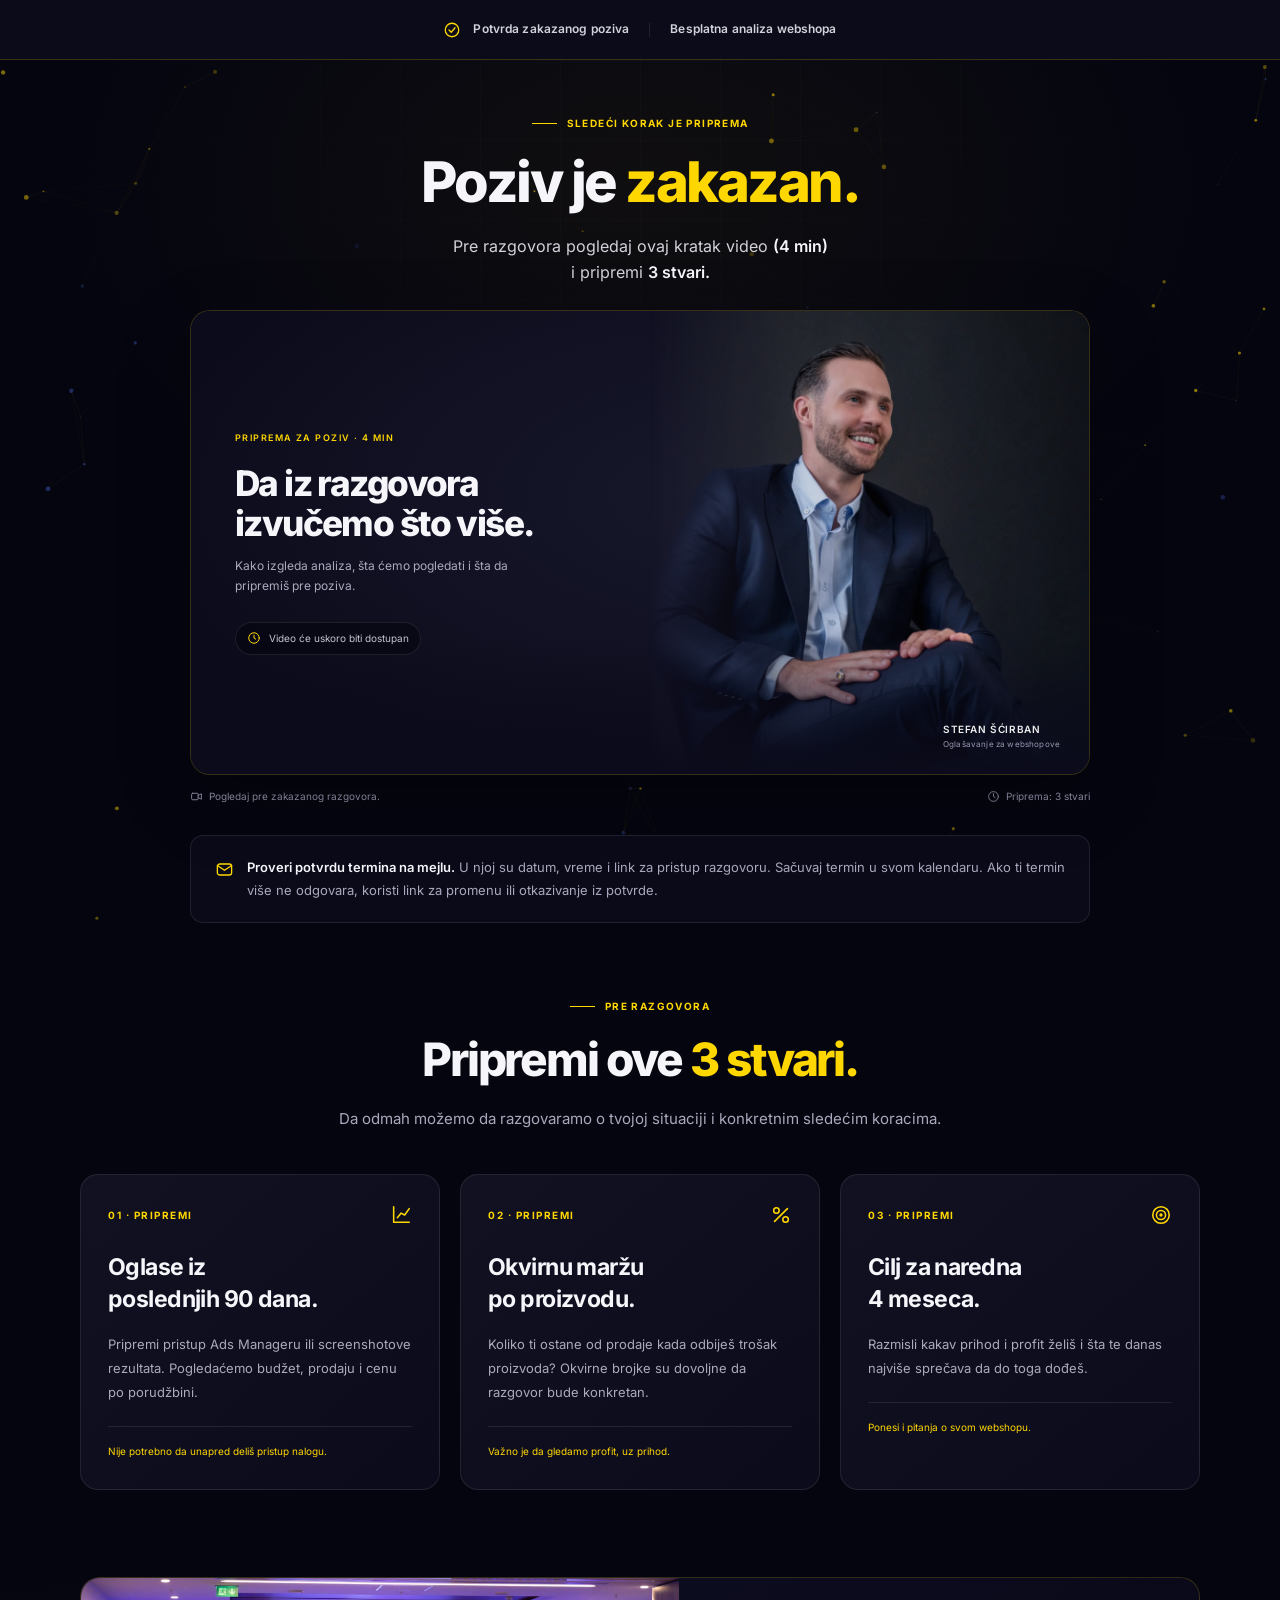
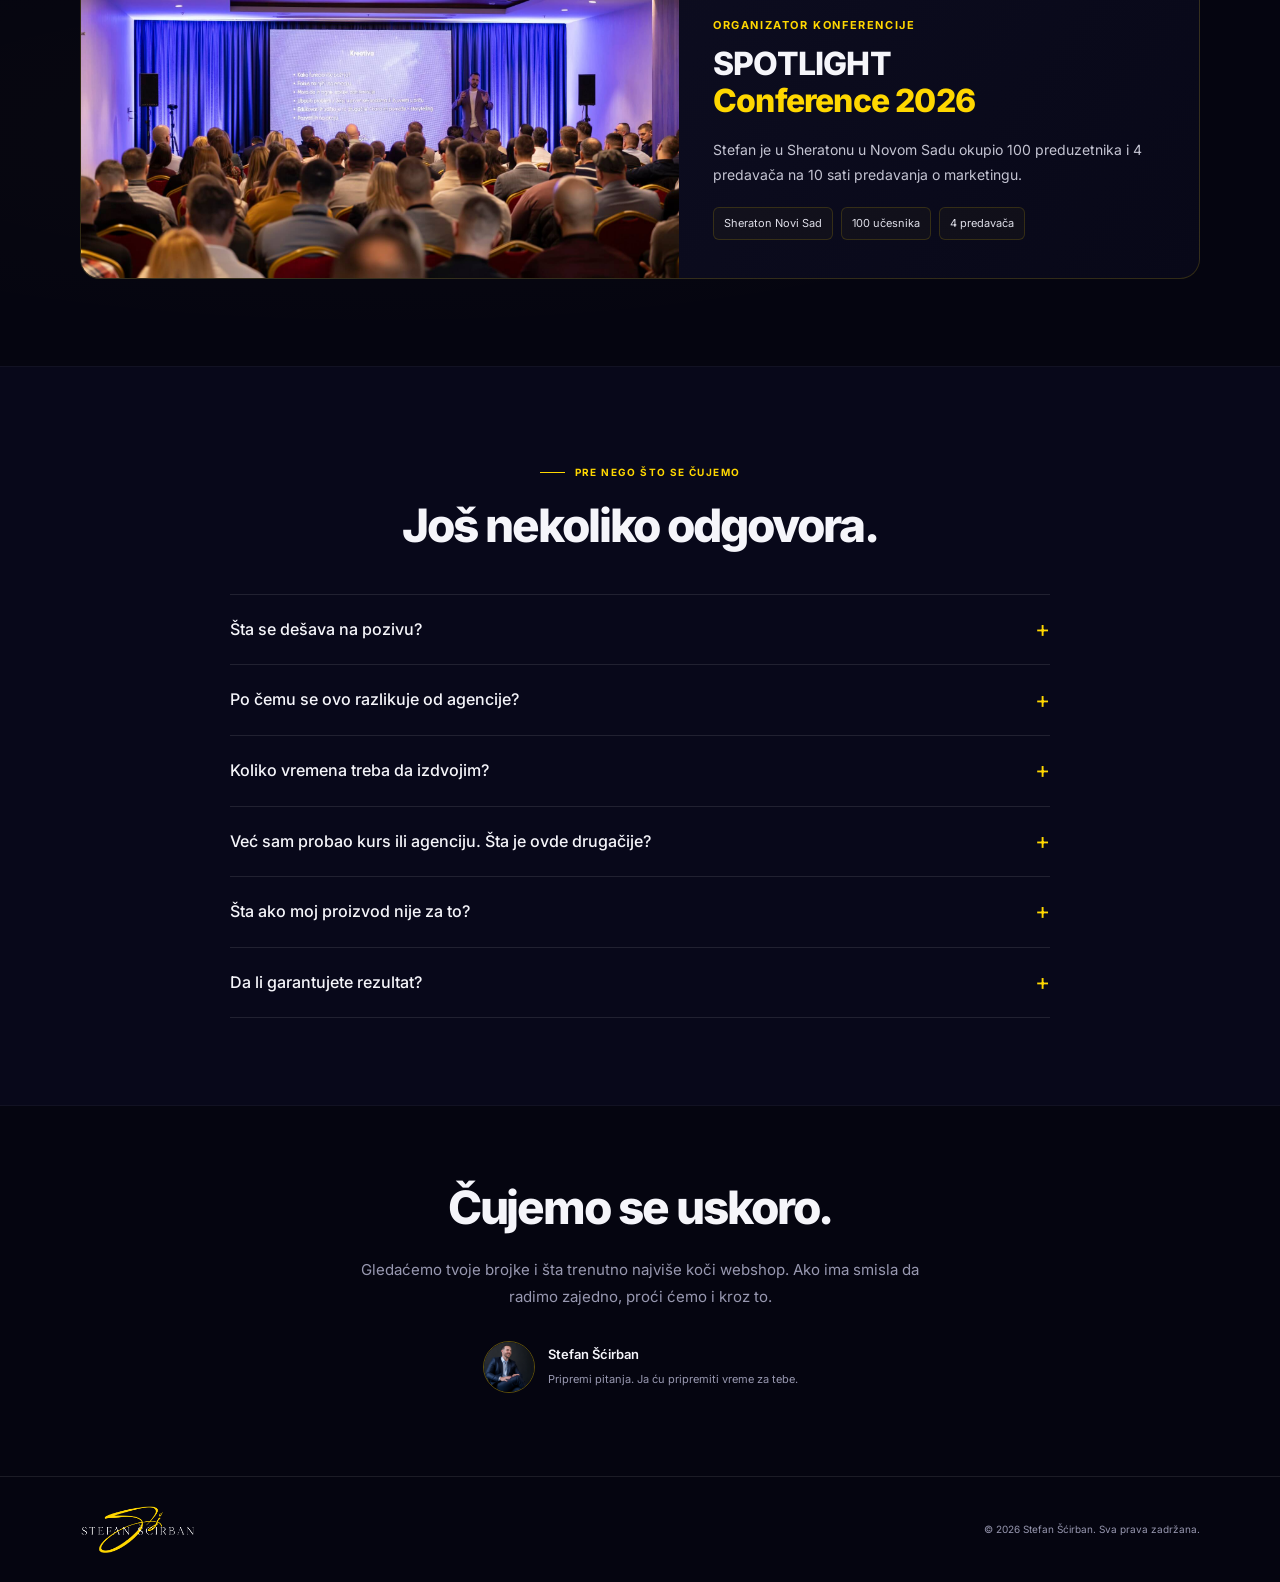
==== commit 6941ba10: "Use relative paths so the funnel works on GitHub Pages The site is served from /stefan-scirban-webin" ====
--- a/ccp/index.html
+++ b/ccp/index.html
@@ -1,4 +1,4 @@
-<!doctype html><html lang="sr-Latn"><head><meta charset="UTF-8"><meta name="viewport" content="width=device-width,initial-scale=1"><meta name="theme-color" content="#050510"><meta name="robots" content="noindex,nofollow"><title>Poziv je zakazan | Stefan Šćirban</title><meta name="description" content="Pogledaj pripremni video i pripremi tri stvari za analizu svog webshopa."><link rel="icon" href="/assets/logo.png"><link rel="preload" href="/assets/inter-800.ttf" as="font" type="font/ttf" crossorigin><link rel="stylesheet" href="/funnel.css"><link rel="stylesheet" href="/brand-enhancements.css"><script src="/funnel-config.js" defer></script><script src="/funnel.js" defer></script><script src="/brand-enhancements.js" defer></script></head>
+<!doctype html><html lang="sr-Latn"><head><meta charset="UTF-8"><meta name="viewport" content="width=device-width,initial-scale=1"><meta name="theme-color" content="#050510"><meta name="robots" content="noindex,nofollow"><title>Poziv je zakazan | Stefan Šćirban</title><meta name="description" content="Pogledaj pripremni video i pripremi tri stvari za analizu svog webshopa."><link rel="icon" href="../assets/logo.png"><link rel="preload" href="../assets/inter-800.ttf" as="font" type="font/ttf" crossorigin><link rel="stylesheet" href="../funnel.css"><link rel="stylesheet" href="../brand-enhancements.css"><script src="../funnel-config.js" defer></script><script src="../funnel.js" defer></script><script src="../brand-enhancements.js" defer></script></head>
     <body class="funnel-page " data-page="ccp"><svg class="svg-definitions" xmlns="http://www.w3.org/2000/svg" aria-hidden="true"><defs>
 <symbol id="i-arrow" viewBox="0 0 24 24"><path d="M4 12h15m-6-6 6 6-6 6"/></symbol>
 <symbol id="i-check" viewBox="0 0 24 24"><path d="m5 12 4 4L19 6"/></symbol>
@@ -18,7 +18,7 @@
 <main id="main"><section class="page-hero ccp-hero"><div class="wrap center"><span class="eyebrow">SLEDEĆI KORAK JE PRIPREMA</span><h1 class="page-title">Poziv je <span class="gold" style="display:inline">zakazan.</span></h1><p class="page-intro">Pre razgovora pogledaj ovaj kratak video <strong>(4 min)</strong><br>i pripremi <strong>3 stvari.</strong></p>
   <div class="video-frame" data-main-video="callConfirmation" aria-label="Priprema za poziv">
       <div class="video-placeholder">
-        <img src="/assets/stefan-portrait.webp" alt="Stefan Šćirban" width="2048" height="2560" fetchpriority="high">
+        <img src="../assets/stefan-portrait.webp" alt="Stefan Šćirban" width="2048" height="2560" fetchpriority="high">
         <div class="video-copy"><span class="video-overline">PRIPREMA ZA POZIV · 4 MIN</span><h2>Da iz razgovora<br>izvučemo što više.</h2><p>Kako izgleda analiza, šta ćemo pogledati i šta da pripremiš pre poziva.</p>
         <span class="video-unavailable"><svg class="icon" aria-hidden="true"><use href="#i-clock"></use></svg><span data-video-status>Video će uskoro biti dostupan</span></span></div>
         <div class="video-signature">STEFAN ŠĆIRBAN<span>Oglašavanje za webshopove</span></div>
@@ -28,6 +28,6 @@
   <div class="appointment-note"><svg class="icon" aria-hidden="true"><use href="#i-mail"></use></svg><p><strong>Proveri potvrdu termina na mejlu.</strong> U njoj su datum, vreme i link za pristup razgovoru. Sačuvaj termin u svom kalendaru. Ako ti termin više ne odgovara, koristi link za promenu ili otkazivanje iz potvrde.</p></div>
 </div></section>
 <section class="section prep-section"><div class="wrap"><div class="section-heading"><span class="eyebrow">PRE RAZGOVORA</span><h2>Pripremi ove <span class="gold">3 stvari.</span></h2><p>Da odmah možemo da razgovaramo o tvojoj situaciji i konkretnim sledećim koracima.</p></div><div class="prep-grid"><article class="prep-card"><div class="card-top"><span class="card-number">01 · PRIPREMI</span><svg class="icon" aria-hidden="true"><use href="#i-chart"></use></svg></div><h3>Oglase iz poslednjih 90 dana.</h3><p>Pripremi pristup Ads Manageru ili screenshotove rezultata. Pogledaćemo budžet, prodaju i cenu po porudžbini.</p><small>Nije potrebno da unapred deliš pristup nalogu.</small></article><article class="prep-card"><div class="card-top"><span class="card-number">02 · PRIPREMI</span><svg class="icon" aria-hidden="true"><use href="#i-margin"></use></svg></div><h3>Okvirnu maržu po proizvodu.</h3><p>Koliko ti ostane od prodaje kada odbiješ trošak proizvoda? Okvirne brojke su dovoljne da razgovor bude konkretan.</p><small>Važno je da gledamo profit, uz prihod.</small></article><article class="prep-card"><div class="card-top"><span class="card-number">03 · PRIPREMI</span><svg class="icon" aria-hidden="true"><use href="#i-target"></use></svg></div><h3>Cilj za naredna 4 meseca.</h3><p>Razmisli kakav prihod i profit želiš i šta te danas najviše sprečava da do toga dođeš.</p><small>Ponesi i pitanja o svom webshopu.</small></article></div></div></section>
-<section class="section credibility-section ccp-credibility" aria-label="Stefan kao predavač i organizator"><div class="wrap"><article class="spotlight-proof"><figure><img src="/assets/credibility/stefan4.jpeg" alt="Stefan predaje na SPOTLIGHT konferenciji u Novom Sadu." width="1920" height="1080" loading="lazy" decoding="async"></figure><div class="spotlight-copy"><span class="evidence-kicker">ORGANIZATOR KONFERENCIJE</span><h3>SPOTLIGHT<br><span class="gold">Conference 2026</span></h3><p>Stefan je u Sheratonu u Novom Sadu okupio 100 preduzetnika i 4 predavača na 10 sati predavanja o marketingu.</p><div class="spotlight-facts"><span>Sheraton Novi Sad</span><span>100 učesnika</span><span>4 predavača</span></div></div></article></div></section><section class="section faq-section"><div class="wrap"><div class="section-heading"><span class="eyebrow">PRE NEGO ŠTO SE ČUJEMO</span><h2>Još nekoliko odgovora.</h2></div><div class="faq-list"><details><summary>Šta se dešava na pozivu?</summary><p>Gledamo tvoje brojke i tražimo gde webshop trenutno gubi najviše novca. Ako vidimo da mogu da ti pomognem, objasniću ti kako bi izgledala saradnja. Ako nema smisla za tvoju situaciju, reći ću ti.</p></details><details><summary>Po čemu se ovo razlikuje od agencije?</summary><p>Radimo na tome da ti i tvoj tim razumete sistem i znate šta menjate, kada i zašto. Sistem ostaje tvoj, a odluke donosite ti i tvoj tim.</p></details><details><summary>Koliko vremena treba da izdvojim?</summary><p>Za program je predviđen oko sat vremena nedeljno na sesiji, uz vreme za primenu dogovorenih koraka. Implementaciju može da radi osoba iz tvog tima — program uključuje dva mesta.</p></details><details><summary>Već sam probao kurs ili agenciju. Šta je ovde drugačije?</summary><p>Ovde svake nedelje radimo na tvom nalogu, sa tvojim brojkama. Gledamo šta se dešava u tvom webshopu i na osnovu toga određujemo sledeće korake.</p></details><details><summary>Šta ako moj proizvod nije za to?</summary><p>Upravo to proveravamo na analizi. Ako procenimo da ovaj pristup nije pravo rešenje za tvoj proizvod i trenutnu situaciju, reći ćemo ti.</p></details><details><summary>Da li garantujete rezultat?</summary><p>Ne obećavamo određeni prihod ili profit. Radimo na postavljanju sistema i pružamo podršku tokom primene; rezultat zavisi i od proizvoda, tržišta i toga kako se dogovoreni koraci sprovode.</p></details></div></div></section>
-<section class="closing-section"><div class="wrap narrow"><h2>Čujemo se uskoro.</h2><p>Gledaćemo tvoje brojke i šta trenutno najviše koči webshop. Ako ima smisla da radimo zajedno, proći ćemo i kroz to.</p><div class="ccp-signoff"><img class="host-avatar" src="/assets/stefan-portrait.webp" alt="" width="52" height="52" loading="lazy"><div><strong>Stefan Šćirban</strong><span>Pripremi pitanja. Ja ću pripremiti vreme za tebe.</span></div></div></div></section></main><footer class="site-footer"><div class="wrap footer-inner"><img src="/assets/logo.png" alt="Stefan Šćirban" width="115" height="49" loading="lazy"><span>© 2026 Stefan Šćirban. Sva prava zadržana.</span><a data-privacy hidden>Privatnost podataka</a></div></footer><dialog class="media-dialog" id="testimonial-dialog" aria-labelledby="media-heading"><button class="dialog-close" type="button" data-close aria-label="Zatvori video"><svg class="icon" aria-hidden="true"><use href="#i-close"></use></svg></button><h2 class="media-title" id="media-heading">Iskustvo polaznika</h2><div class="media-content"></div></dialog>
-    <dialog class="image-dialog" id="message-dialog" aria-label="Poruka polaznika u punoj veličini"><button class="dialog-close" type="button" data-close aria-label="Zatvori poruku"><svg class="icon" aria-hidden="true"><use href="#i-close"></use></svg></button><img src="/assets/testimonials/test-1.jpeg" alt=""><p>Originalna poruka sa Stefanove stranice.</p></dialog><dialog class="proof-lightbox" id="proof-lightbox" aria-label="Originalni prikaz u punoj veličini"><button class="proof-lightbox-close" type="button" data-proof-close aria-label="Zatvori uvećani prikaz">×</button><img alt=""><p></p></dialog></body></html>+<section class="section credibility-section ccp-credibility" aria-label="Stefan kao predavač i organizator"><div class="wrap"><article class="spotlight-proof"><figure><img src="../assets/credibility/stefan4.jpeg" alt="Stefan predaje na SPOTLIGHT konferenciji u Novom Sadu." width="1920" height="1080" loading="lazy" decoding="async"></figure><div class="spotlight-copy"><span class="evidence-kicker">ORGANIZATOR KONFERENCIJE</span><h3>SPOTLIGHT<br><span class="gold">Conference 2026</span></h3><p>Stefan je u Sheratonu u Novom Sadu okupio 100 preduzetnika i 4 predavača na 10 sati predavanja o marketingu.</p><div class="spotlight-facts"><span>Sheraton Novi Sad</span><span>100 učesnika</span><span>4 predavača</span></div></div></article></div></section><section class="section faq-section"><div class="wrap"><div class="section-heading"><span class="eyebrow">PRE NEGO ŠTO SE ČUJEMO</span><h2>Još nekoliko odgovora.</h2></div><div class="faq-list"><details><summary>Šta se dešava na pozivu?</summary><p>Gledamo tvoje brojke i tražimo gde webshop trenutno gubi najviše novca. Ako vidimo da mogu da ti pomognem, objasniću ti kako bi izgledala saradnja. Ako nema smisla za tvoju situaciju, reći ću ti.</p></details><details><summary>Po čemu se ovo razlikuje od agencije?</summary><p>Radimo na tome da ti i tvoj tim razumete sistem i znate šta menjate, kada i zašto. Sistem ostaje tvoj, a odluke donosite ti i tvoj tim.</p></details><details><summary>Koliko vremena treba da izdvojim?</summary><p>Za program je predviđen oko sat vremena nedeljno na sesiji, uz vreme za primenu dogovorenih koraka. Implementaciju može da radi osoba iz tvog tima — program uključuje dva mesta.</p></details><details><summary>Već sam probao kurs ili agenciju. Šta je ovde drugačije?</summary><p>Ovde svake nedelje radimo na tvom nalogu, sa tvojim brojkama. Gledamo šta se dešava u tvom webshopu i na osnovu toga određujemo sledeće korake.</p></details><details><summary>Šta ako moj proizvod nije za to?</summary><p>Upravo to proveravamo na analizi. Ako procenimo da ovaj pristup nije pravo rešenje za tvoj proizvod i trenutnu situaciju, reći ćemo ti.</p></details><details><summary>Da li garantujete rezultat?</summary><p>Ne obećavamo određeni prihod ili profit. Radimo na postavljanju sistema i pružamo podršku tokom primene; rezultat zavisi i od proizvoda, tržišta i toga kako se dogovoreni koraci sprovode.</p></details></div></div></section>
+<section class="closing-section"><div class="wrap narrow"><h2>Čujemo se uskoro.</h2><p>Gledaćemo tvoje brojke i šta trenutno najviše koči webshop. Ako ima smisla da radimo zajedno, proći ćemo i kroz to.</p><div class="ccp-signoff"><img class="host-avatar" src="../assets/stefan-portrait.webp" alt="" width="52" height="52" loading="lazy"><div><strong>Stefan Šćirban</strong><span>Pripremi pitanja. Ja ću pripremiti vreme za tebe.</span></div></div></div></section></main><footer class="site-footer"><div class="wrap footer-inner"><img src="../assets/logo.png" alt="Stefan Šćirban" width="115" height="49" loading="lazy"><span>© 2026 Stefan Šćirban. Sva prava zadržana.</span><a data-privacy hidden>Privatnost podataka</a></div></footer><dialog class="media-dialog" id="testimonial-dialog" aria-labelledby="media-heading"><button class="dialog-close" type="button" data-close aria-label="Zatvori video"><svg class="icon" aria-hidden="true"><use href="#i-close"></use></svg></button><h2 class="media-title" id="media-heading">Iskustvo polaznika</h2><div class="media-content"></div></dialog>
+    <dialog class="image-dialog" id="message-dialog" aria-label="Poruka polaznika u punoj veličini"><button class="dialog-close" type="button" data-close aria-label="Zatvori poruku"><svg class="icon" aria-hidden="true"><use href="#i-close"></use></svg></button><img src="../assets/testimonials/test-1.jpeg" alt=""><p>Originalna poruka sa Stefanove stranice.</p></dialog><dialog class="proof-lightbox" id="proof-lightbox" aria-label="Originalni prikaz u punoj veličini"><button class="proof-lightbox-close" type="button" data-proof-close aria-label="Zatvori uvećani prikaz">×</button><img alt=""><p></p></dialog></body></html>
--- a/funnel.css
+++ b/funnel.css
@@ -1,8 +1,8 @@
-@font-face{font-family:Inter;src:url('/assets/inter-400.ttf') format('truetype');font-weight:400;font-display:swap}
-@font-face{font-family:Inter;src:url('/assets/inter-500.ttf') format('truetype');font-weight:500;font-display:swap}
-@font-face{font-family:Inter;src:url('/assets/inter-600.ttf') format('truetype');font-weight:600;font-display:swap}
-@font-face{font-family:Inter;src:url('/assets/inter-700.ttf') format('truetype');font-weight:700;font-display:swap}
-@font-face{font-family:Inter;src:url('/assets/inter-800.ttf') format('truetype');font-weight:800;font-display:swap}
+@font-face{font-family:Inter;src:url('assets/inter-400.ttf') format('truetype');font-weight:400;font-display:swap}
+@font-face{font-family:Inter;src:url('assets/inter-500.ttf') format('truetype');font-weight:500;font-display:swap}
+@font-face{font-family:Inter;src:url('assets/inter-600.ttf') format('truetype');font-weight:600;font-display:swap}
+@font-face{font-family:Inter;src:url('assets/inter-700.ttf') format('truetype');font-weight:700;font-display:swap}
+@font-face{font-family:Inter;src:url('assets/inter-800.ttf') format('truetype');font-weight:800;font-display:swap}
 :root{--bg:#050510;--section:#08081a;--card:#0f0f24;--gold:#ffd700;--gold-light:#ffe44d;--white:#f5f5fa;--body:#d2d2db;--muted:#9898b0;--line:rgba(255,255,255,.09);--gold-line:rgba(255,215,0,.19);font-family:Inter,Arial,sans-serif;font-synthesis:none;color-scheme:dark}
 *,*::before,*::after{box-sizing:border-box}html{scroll-behavior:smooth;scroll-padding-top:100px}body{margin:0;background:var(--bg);color:var(--body);font-size:16px;line-height:1.7;-webkit-font-smoothing:antialiased}body.modal-open{overflow:hidden}button,input,select,textarea{font:inherit}button,a{-webkit-tap-highlight-color:transparent;touch-action:manipulation}button{cursor:pointer}a{color:inherit;text-decoration:none}img{display:block;max-width:100%;height:auto}h1,h2,h3,p,figure{margin:0}h1,h2,h3{color:var(--white);text-wrap:balance}h1,h2{font-weight:800;letter-spacing:-.045em;line-height:1.13}h3{font-weight:700;letter-spacing:-.025em;line-height:1.4}h2{font-size:clamp(32px,3.8vw,46px)}strong{color:var(--white);font-weight:600}button:focus-visible,a:focus-visible,input:focus-visible,select:focus-visible,textarea:focus-visible,summary:focus-visible{outline:3px solid var(--gold);outline-offset:4px}::selection{background:var(--gold);color:var(--bg)}[hidden]{display:none!important}.svg-definitions{position:absolute;width:0;height:0;overflow:hidden}.icon{width:22px;height:22px;fill:none;stroke:currentColor;stroke-width:1.7;stroke-linecap:round;stroke-linejoin:round;flex:none}.wrap{width:min(1120px,calc(100% - 64px));margin-inline:auto}.narrow{max-width:860px}.center{text-align:center}.gold{color:var(--gold)}.muted{color:var(--muted)}.skip-link{position:fixed;top:10px;left:10px;z-index:100;padding:12px 20px;background:var(--gold);color:var(--bg);transform:translateY(-180%)}.skip-link:focus{transform:none}
 .status-bar{min-height:60px;padding:14px 24px;display:flex;align-items:center;justify-content:center;gap:12px;border-bottom:1px solid var(--gold-line);background:#0b0b19;font-size:12px;font-weight:600;letter-spacing:.01em}.status-bar>.icon{color:var(--gold);width:18px;height:18px}.status-bar strong{color:var(--gold)}.bar-divider{height:14px;width:1px;background:var(--line);margin-inline:8px}.replay-status{position:sticky;z-index:10;top:0;flex-wrap:wrap;gap:12px 20px}.replay-time{font-variant-numeric:tabular-nums;color:var(--gold);word-spacing:3px}.page-hero{padding:45px 0 0;position:relative;isolation:isolate;background:radial-gradient(ellipse 58% 56% at 50% 14%,rgba(255,215,0,.045),transparent 80%)}.page-hero:before{content:"";position:absolute;z-index:-1;inset:0 0 30%;background-image:linear-gradient(rgba(255,255,255,.018) 1px,transparent 1px),linear-gradient(90deg,rgba(255,255,255,.018) 1px,transparent 1px);background-size:80px 80px;mask-image:radial-gradient(ellipse at 50% 0,#000,transparent 75%)}.page-title{font-size:clamp(38px,4.5vw,56px);max-width:1000px;margin:auto}.page-title>span{display:block}.page-intro{font-size:16px;line-height:1.6;margin:20px auto 25px;max-width:710px}.page-intro strong{font-weight:600}.eyebrow{display:inline-flex;align-items:center;gap:10px;color:var(--gold);font-size:10px;font-weight:700;letter-spacing:.14em;margin-bottom:19px}.eyebrow:before{content:"";width:25px;height:1px;background:var(--gold)}.steps-line{display:flex;align-items:center;justify-content:center;gap:14px;color:var(--muted);font-size:10px;margin-bottom:25px}.steps-line i{font-style:normal;width:19px;height:19px;display:inline-grid;place-items:center;border:1px solid var(--line);border-radius:50%;font-size:9px;margin-right:5px}.steps-line .done{color:var(--gold)}.steps-line .done i{border-color:var(--gold-line);background:rgba(255,215,0,.07)}.steps-line b{width:35px;height:1px;background:var(--line)}
